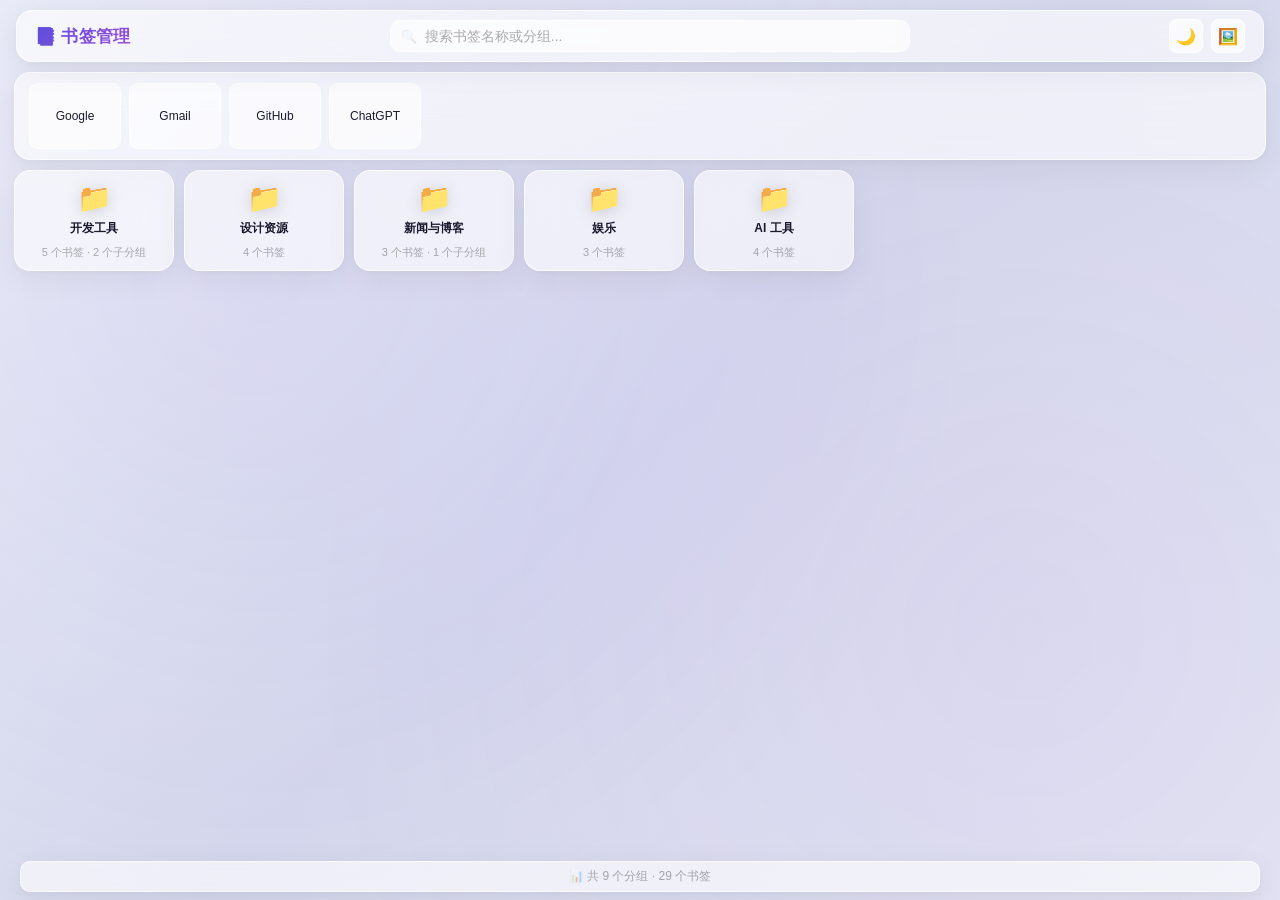
==== src/app/index.html @ d6590805 "Initial commit: Chrome bookmark manager extension Glassmorphism-styled new tab extension for Chrome " ====
<!DOCTYPE html>
<html lang="zh-CN">
<head>
  <meta charset="UTF-8">
  <meta name="viewport" content="width=device-width, initial-scale=1.0">
  <title>书签管理</title>
  <style>
    *,*::before,*::after{margin:0;padding:0;box-sizing:border-box}
    :root{--bg-primary:#0f0c29;--bg-secondary:#302b63;--bg-tertiary:#24243e;--glass-bg:rgba(255,255,255,0.08);--glass-border:rgba(255,255,255,0.12);--glass-shadow:0 8px 32px rgba(0,0,0,.2),0 2px 8px rgba(0,0,0,.1);--glass-blur:blur(24px);--text-primary:#f0f0f0;--text-secondary:rgba(255,255,255,.65);--text-muted:rgba(255,255,255,.35);--accent:#7c6aff;--accent2:#b86aff;--accent-light:rgba(124,106,255,.18);--accent-glow:rgba(124,106,255,.25);--accent-gradient:linear-gradient(135deg,#7c6aff,#b86aff);--card-hover-bg:rgba(255,255,255,.06);--scrollbar-track:rgba(255,255,255,.03);--scrollbar-thumb:rgba(255,255,255,.12);--link-hover-bg:rgba(255,255,255,.05);--danger:#ff4757;--card-radius:16px;--panel-radius:14px}
    [data-theme=light]{--bg-primary:#eef0f7;--bg-secondary:#d5d8ec;--bg-tertiary:#e2e5f2;--glass-bg:rgba(255,255,255,.6);--glass-border:rgba(255,255,255,.7);--glass-shadow:0 8px 32px rgba(0,0,0,.06),0 2px 8px rgba(0,0,0,.04);--text-primary:#1a1a2e;--text-secondary:rgba(0,0,0,.55);--text-muted:rgba(0,0,0,.32);--accent:#5c4fdb;--accent2:#9b4ddb;--accent-light:rgba(92,79,219,.1);--accent-glow:rgba(92,79,219,.18);--accent-gradient:linear-gradient(135deg,#5c4fdb,#9b4ddb);--card-hover-bg:rgba(0,0,0,.03);--scrollbar-track:rgba(0,0,0,.04);--scrollbar-thumb:rgba(0,0,0,.1);--link-hover-bg:rgba(0,0,0,.03);--danger:#e53935}
    html,body{height:100%;margin:0;font-family:-apple-system,BlinkMacSystemFont,'Segoe UI','PingFang SC','Microsoft YaHei',sans-serif;color:var(--text-primary);overflow:hidden}
    body{background:linear-gradient(135deg,var(--bg-primary),var(--bg-secondary),var(--bg-tertiary));background-attachment:fixed;transition:background .5s ease,color .3s ease}
    body::before{content:'';position:fixed;top:0;left:0;width:100%;height:100%;background:radial-gradient(circle at 20% 30%,rgba(124,106,255,.08),transparent 60%),radial-gradient(circle at 80% 70%,rgba(184,106,255,.06),transparent 60%);pointer-events:none;z-index:0}
    [data-theme=light] body::before{background:radial-gradient(circle at 20% 30%,rgba(92,79,219,.05),transparent 60%),radial-gradient(circle at 80% 70%,rgba(155,77,219,.04),transparent 60%)}
    body.has-bg-image::before{background-image:var(--bg-image);background-size:cover;background-position:center;background-repeat:no-repeat;background-attachment:fixed}
    #app{height:100vh;display:flex;flex-direction:column;position:relative;z-index:1}
    .glass{background:var(--glass-bg);backdrop-filter:var(--glass-blur);-webkit-backdrop-filter:var(--glass-blur);border:1px solid var(--glass-border);box-shadow:var(--glass-shadow)}
    .top-bar{display:flex;align-items:center;justify-content:space-between;padding:8px 18px;margin:10px 16px 0;border-radius:var(--card-radius);flex-shrink:0;z-index:100;gap:12px}
    .app-title{font-size:17px;font-weight:700;background:var(--accent-gradient);-webkit-background-clip:text;-webkit-text-fill-color:transparent;background-clip:text;letter-spacing:.3px;white-space:nowrap;flex-shrink:0}
    .search-box{position:relative;display:flex;align-items:center;flex:1;max-width:520px;margin:0 auto}
    .search-box input{width:100%;padding:7px 12px 7px 34px;border-radius:10px;border:1px solid var(--glass-border);background:var(--glass-bg);color:var(--text-primary);font-size:14px;outline:none;backdrop-filter:var(--glass-blur);transition:border-color .2s,box-shadow .2s}
    .search-box input::placeholder{color:var(--text-muted);font-size:14px}
    .search-box input:focus{border-color:var(--accent);box-shadow:0 0 0 3px var(--accent-light)}
    .search-icon{position:absolute;left:11px;font-size:13px;opacity:.5;pointer-events:none}
    .top-bar-actions{display:flex;align-items:center;gap:8px;flex-shrink:0}
    .icon-btn{width:34px;height:34px;border-radius:8px;border:1px solid var(--glass-border);background:var(--glass-bg);color:var(--text-primary);cursor:pointer;display:flex;align-items:center;justify-content:center;font-size:16px;transition:all .2s;backdrop-filter:var(--glass-blur);position:relative;overflow:hidden}
    .icon-btn::after{content:'';position:absolute;inset:0;background:var(--accent-gradient);opacity:0;transition:opacity .2s;border-radius:inherit}
    .icon-btn:hover{border-color:var(--accent);transform:translateY(-1px)}
    .icon-btn:hover::after{opacity:.15}
    .icon-btn:active{transform:scale(.95)}
    .icon-btn span{position:relative;z-index:1}
    .icon-btn.small{width:28px;height:28px;font-size:13px}
    .bg-settings{position:fixed;top:64px;right:16px;width:340px;padding:16px;border-radius:var(--panel-radius);z-index:200;display:none;backdrop-filter:var(--glass-blur)!important}
    .bg-settings[hidden]{display:none}
    .bg-settings:not([hidden]){display:block;animation:settingsIn .25s ease}
    @keyframes settingsIn{from{opacity:0;transform:translateY(-8px) scale(.97)}to{opacity:1;transform:translateY(0) scale(1)}}
    .bg-settings-header{display:flex;align-items:center;justify-content:space-between;margin-bottom:16px;font-size:16px;font-weight:600}
    .bg-options{display:grid;grid-template-columns:repeat(3,1fr);gap:8px;margin-bottom:14px}
    .bg-preset{padding:9px 6px;border-radius:8px;border:1.5px solid var(--glass-border);background:var(--glass-bg);color:var(--text-primary);font-size:13px;cursor:pointer;transition:all .2s;backdrop-filter:var(--glass-blur);font-weight:500}
    .bg-preset:hover{border-color:var(--accent);background:var(--accent-light);transform:translateY(-1px)}
    .bg-preset.active{border-color:var(--accent);background:var(--accent-light);box-shadow:0 0 16px var(--accent-glow)}
    .bg-upload{margin-bottom:10px}
    .bg-upload label{display:block;font-size:13px;color:var(--text-secondary);margin-bottom:6px;font-weight:500}
    .bg-upload-row{display:flex;gap:6px;align-items:center}
    .bg-upload-row input[type=text]{flex:1;padding:8px 10px;border-radius:8px;border:1px solid var(--glass-border);background:var(--glass-bg);color:var(--text-primary);font-size:13px;outline:none}
    .bg-upload-row input[type=text]:focus{border-color:var(--accent)}
    .btn-secondary{padding:8px 12px;border-radius:8px;border:1px solid var(--glass-border);background:var(--glass-bg);color:var(--text-primary);font-size:13px;cursor:pointer;white-space:nowrap;transition:all .2s;backdrop-filter:var(--glass-blur);font-weight:500}
    .btn-secondary:hover{border-color:var(--accent);background:var(--accent-light)}
    .btn-secondary.danger{width:100%;margin-top:6px;text-align:center}
    .btn-secondary.danger:hover{border-color:var(--danger);background:rgba(255,71,87,.15);color:var(--danger)}
    .app-footer{display:flex;align-items:center;justify-content:center;padding:6px 20px;margin:0 20px 8px;border-radius:10px;flex-shrink:0;font-size:12px;color:var(--text-muted)}
    .pinned-bookmarks{display:flex;flex-wrap:wrap;align-items:center;gap:8px;padding:10px 14px;width:100%;border-radius:var(--card-radius)}
    .pinned-bookmark{display:inline-flex;flex-direction:column;align-items:center;justify-content:center;gap:4px;width:92px;height:66px;border-radius:9px;text-decoration:none;color:var(--text-primary);font-size:12px;border:1px solid var(--glass-border);transition:all .2s;background:var(--glass-bg)}
    .pinned-bookmark:hover{background:var(--accent-light);border-color:var(--accent);transform:translateY(-1px)}
    .pinned-bookmark img{width:20px;height:20px;border-radius:4px;flex-shrink:0}
    .pinned-bookmark span{overflow:hidden;text-overflow:ellipsis;white-space:nowrap;max-width:80px;text-align:center;line-height:1.2}
    mark{background:var(--accent-light);color:var(--accent);padding:1px 4px;border-radius:3px;font-weight:600}
    .search-match{margin-bottom:12px;padding:14px;width:100%;border-radius:var(--card-radius)}
    .search-match .folder-detail-header{cursor:pointer}
    .search-match .folder-detail-header:hover{opacity:.8}
    .search-matched-card{border-color:var(--accent-light);background:var(--accent-light)}
    .folder-detail-count{font-size:13px;color:var(--text-muted);margin-left:auto}
    .search-sub-ref{padding:8px 12px;margin-top:6px;border-radius:8px;font-size:13px;color:var(--accent);cursor:pointer;transition:background .15s;border:1px dashed var(--accent-light)}
    .search-sub-ref:hover{background:var(--accent-light)}
    .groups-container{flex:1;padding:10px 14px 8px;display:flex;flex-wrap:wrap;align-content:flex-start;gap:10px;overflow-y:auto;position:relative}
    .groups-container::-webkit-scrollbar{width:5px}
    .groups-container::-webkit-scrollbar-track{background:var(--scrollbar-track);border-radius:3px}
    .groups-container::-webkit-scrollbar-thumb{background:var(--scrollbar-thumb);border-radius:3px}
    .groups-container::-webkit-scrollbar-thumb:hover{background:var(--text-muted)}
    .group-card{width:160px;padding:14px 10px 10px;border-radius:var(--card-radius);display:flex;flex-direction:column;align-items:center;gap:8px;cursor:pointer;transition:all .3s cubic-bezier(.34,1.56,.64,1);position:relative;height:fit-content;user-select:none;overflow:hidden}
    .group-card::before{content:'';position:absolute;top:0;left:0;width:100%;height:3px;background:var(--accent-gradient);opacity:0;transition:opacity .3s}
    .group-card:hover{transform:translateY(-6px) scale(1.02);box-shadow:0 16px 48px rgba(0,0,0,.25),0 4px 12px rgba(0,0,0,.15);border-color:var(--accent)}
    .group-card:hover::before{opacity:1}
    .group-card-icon{font-size:28px;line-height:1;transition:transform .35s cubic-bezier(.34,1.56,.64,1);filter:drop-shadow(0 2px 8px rgba(0,0,0,.15))}
    .group-card.active-preview{transform:translateY(-6px) scale(1.02);box-shadow:0 16px 48px rgba(0,0,0,.3),0 4px 12px rgba(0,0,0,.15),0 0 0 2px var(--accent);border-color:var(--accent)}
.group-card.active-preview::before{opacity:1}
.group-card:hover .group-card-icon{transform:scale(1.2) rotate(-5deg)}
    .group-card-title{font-size:12px;font-weight:600;text-align:center;word-break:break-all;line-height:1.3}
    .group-card-count{font-size:11px;color:var(--text-muted)}
    .filter-back-btn{width:100%;padding:10px 16px;border-radius:12px;border:1px solid var(--glass-border);background:var(--glass-bg);backdrop-filter:var(--glass-blur);color:var(--text-primary);font-size:14px;cursor:pointer;text-align:left;transition:all .2s;margin-bottom:16px;font-weight:500}
    .filter-back-btn:hover{border-color:var(--accent);background:var(--accent-light);padding-left:22px}
    .folder-detail{width:100%;padding:16px;border-radius:var(--card-radius)}
    .folder-detail-header{display:flex;align-items:center;gap:10px;margin-bottom:14px;padding-bottom:12px;border-bottom:1px solid var(--glass-border)}
    .folder-detail-icon{font-size:26px}
    .folder-detail-title{font-size:18px;font-weight:700}
    .folder-detail-section-title{font-size:14px;font-weight:600;color:var(--text-secondary);margin-bottom:12px;letter-spacing:.3px;text-transform:uppercase}
    .subfolder-grid{display:flex;flex-wrap:wrap;gap:8px;margin-bottom:16px}
    .sub-card{width:140px!important;padding:10px 8px!important}
    .folder-detail-links{display:grid;grid-template-columns:repeat(auto-fill,minmax(220px,1fr));gap:8px}
    .bookmark-card{display:flex;align-items:center;gap:10px;padding:8px 12px;border-radius:10px;text-decoration:none;color:var(--text-primary);transition:all .25s;border:1px solid var(--glass-border)}
    .bookmark-card:hover{border-color:var(--accent);transform:translateY(-3px);box-shadow:0 8px 24px rgba(0,0,0,.12)}
    .bookmark-card-favicon{width:20px;height:20px;border-radius:5px;flex-shrink:0}
    .bookmark-card-info{flex:1;min-width:0}
    .bookmark-card-title{font-size:13px;font-weight:500;overflow:hidden;text-overflow:ellipsis;white-space:nowrap}
    .bookmark-card-url{font-size:11px;color:var(--text-muted);overflow:hidden;text-overflow:ellipsis;white-space:nowrap;margin-top:2px}
    .preview-container{position:fixed;top:0;left:0;width:100%;height:100%;pointer-events:none;z-index:50}
    .group-preview{position:absolute;width:800px;max-width:95vw;max-height:92vh;padding:14px;border-radius:var(--panel-radius);opacity:0;transform:translateY(6px) scale(.96);transition:opacity .2s ease,transform .25s cubic-bezier(.34,1.56,.64,1);pointer-events:none;overflow-y:auto;z-index:50}
    .group-preview.visible{opacity:1;transform:translateY(0) scale(1);pointer-events:auto}
    .group-preview::-webkit-scrollbar{width:4px}
    .group-preview::-webkit-scrollbar-thumb{background:var(--scrollbar-thumb);border-radius:2px}
    .group-preview-title{font-size:16px;font-weight:700;margin-bottom:12px;padding-bottom:10px;border-bottom:1px solid var(--glass-border);display:flex;align-items:center;gap:8px}
    .group-preview-links{column-gap:8px}
    .bookmark-link{display:flex;align-items:center;gap:8px;padding:6px 8px;border-radius:6px;color:var(--text-primary);text-decoration:none;font-size:13px;transition:background .15s;line-height:1.3;break-inside:avoid}
    .bookmark-link:hover{background:var(--link-hover-bg);color:var(--accent)}
    .bookmark-link .favicon{width:16px;height:16px;flex-shrink:0;border-radius:3px}
    .bookmark-link span{overflow:hidden;text-overflow:ellipsis;white-space:nowrap}
    .group-preview-empty{padding:20px 0;text-align:center;color:var(--text-muted);font-size:13px}
    .group-preview-subfolders{margin-top:10px;padding-top:10px;border-top:1px solid var(--glass-border)}
    .subfolder-item{margin-bottom:3px}
    .subfolder-header{display:flex;align-items:center;gap:5px;padding:5px 6px;border-radius:5px;cursor:pointer;font-size:12px;font-weight:500;transition:background .15s;color:var(--text-secondary)}
    .subfolder-header:hover{background:var(--link-hover-bg);color:var(--text-primary)}
    .subfolder-header .arrow{font-size:10px;transition:transform .2s;display:inline-block}
    .subfolder-header .arrow.expanded{transform:rotate(90deg)}
    .subfolder-content{display:none;padding-left:18px}
    .subfolder-content.expanded{display:block;column-gap:6px}
    .loading{width:100%;text-align:center;padding:80px 0;font-size:16px;color:var(--text-muted)}
    body[data-bg=default]{background:linear-gradient(135deg,var(--bg-primary),var(--bg-secondary),var(--bg-tertiary))}
    body[data-bg=ocean]{background:linear-gradient(135deg,#0c2340,#1a5276,#2e86c1)}
    body[data-bg=sunset]{background:linear-gradient(135deg,#1a0a2e,#6b2737,#c0392b)}
    body[data-bg=forest]{background:linear-gradient(135deg,#0b1a0e,#1a3c2a,#2d6a4f)}
    body[data-bg=dark]{background:#0a0a0f}
    body[data-bg=light]{background:#f5f5f0}
    body.has-bg-image{background:none!important}
    @media(max-width:768px){.top-bar{padding:8px 12px;margin:8px 8px 0;gap:8px;flex-wrap:wrap}.top-bar .app-title{font-size:15px}.search-box{order:3;flex-basis:100%;max-width:100%}.bg-settings{right:12px;width:calc(100% - 24px)}.groups-container{padding:8px 8px 6px;gap:8px;justify-content:center}.group-card{width:140px;padding:10px 8px}.group-preview{width:calc(100vw - 24px);max-height:85vh}.app-footer{margin:0 8px 8px}}
  </style>
</head>
<body data-theme="light" id="appBody">
  <div id="app">
    <!-- Top Bar -->
    <header class="top-bar glass" id="topBar">
      <h1 class="app-title">📑 书签管理</h1>
      <div class="search-box">
        <span class="search-icon">🔍</span>
        <input type="text" id="searchInput" placeholder="搜索书签名称或分组..." spellcheck="false">
      </div>
      <div class="top-bar-actions">
        <button id="themeToggle" class="icon-btn" title="切换主题">
          <span id="themeIcon">🌙</span>
        </button>
        <button id="bgSettingsBtn" class="icon-btn" title="背景设置">
          <span>🖼️</span>
        </button>
      </div>
    </header>

    <!-- Background Settings Panel -->
    <div id="bgSettings" class="bg-settings glass" hidden>
      <div class="bg-settings-header">
        <span>背景设置</span>
        <button id="bgSettingsClose" class="icon-btn small">✕</button>
      </div>
      <div class="bg-options">
        <button class="bg-preset active" data-bg="default">默认渐变</button>
        <button class="bg-preset" data-bg="ocean">海洋</button>
        <button class="bg-preset" data-bg="sunset">日落</button>
        <button class="bg-preset" data-bg="forest">森林</button>
        <button class="bg-preset" data-bg="dark">深色</button>
        <button class="bg-preset" data-bg="light">浅色</button>
      </div>
      <div class="bg-upload">
        <label>自定义图片：</label>
        <div class="bg-upload-row">
          <input type="text" id="bgUrlInput" placeholder="输入图片 URL 或选择文件...">
          <input type="file" id="bgFileInput" accept="image/*" hidden>
          <button id="bgFileBtn" class="btn-secondary">📁 选择文件</button>
          <button id="bgApplyUrl" class="btn-secondary">✓ 应用</button>
        </div>
      </div>
      <button id="bgResetBtn" class="btn-secondary danger">重置背景</button>
    </div>

    <!-- Bookmark Groups Container -->
    <main id="groupsContainer" class="groups-container">
      <div class="loading">加载书签中...</div>
    </main>

    <!-- Footer Stats -->
    <footer class="app-footer glass" id="appFooter">
      <span id="statsTotal">加载中...</span>
    </footer>
  </div>

  <!-- Hover Preview Container -->
  <div id="previewContainer" class="preview-container">
    <div id="activePreview" class="group-preview glass"></div>
  </div>

  <script src="app.js"></script>
</body>
</html>
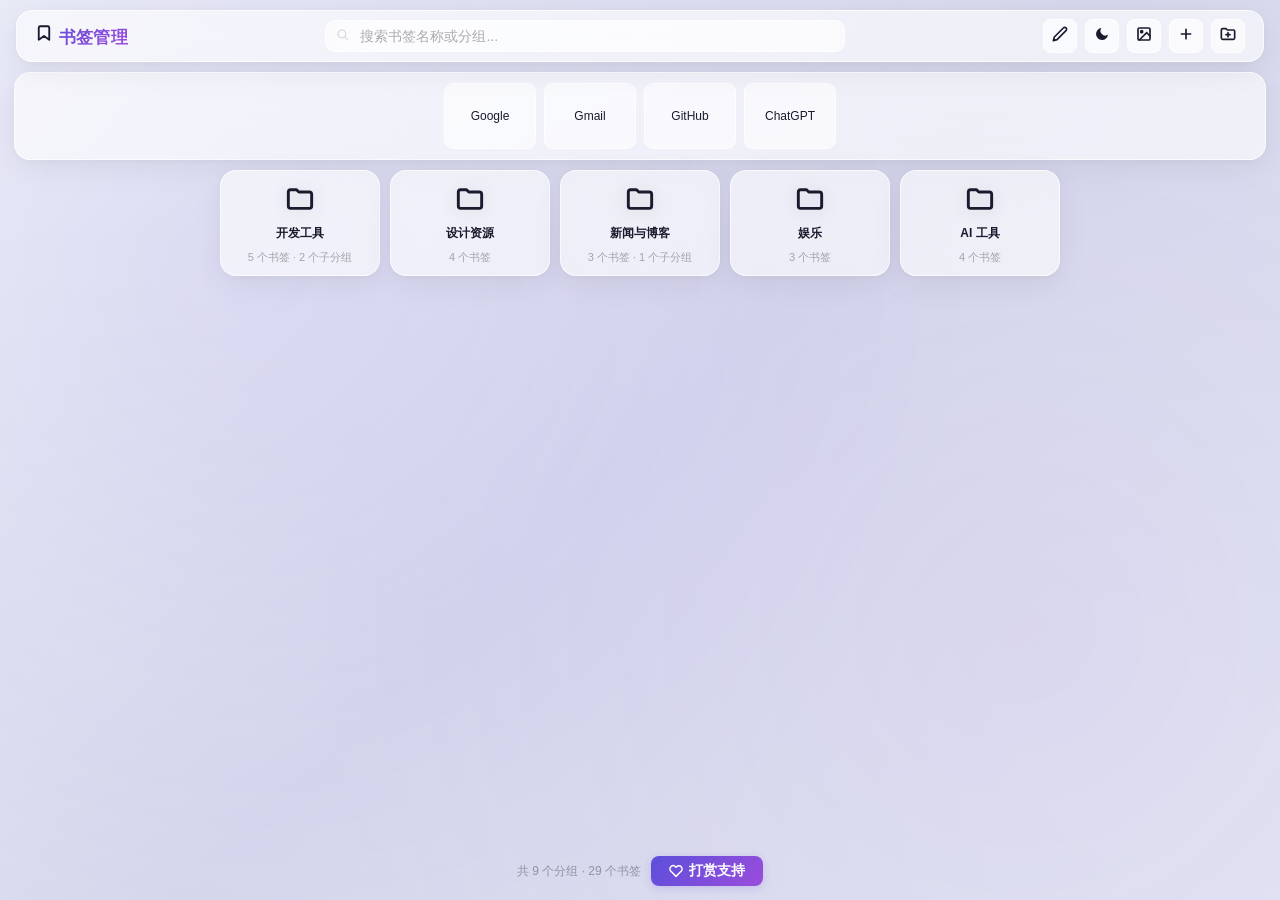
==== commit 08500a34: "Add bookmark CRUD, edit mode, icon font, group delete, and donation feature - Add/edit/delete bookma" ====
--- a/src/app/index.html
+++ b/src/app/index.html
@@ -4,6 +4,7 @@
   <meta charset="UTF-8">
   <meta name="viewport" content="width=device-width, initial-scale=1.0">
   <title>书签管理</title>
+  <link rel="stylesheet" href="fonts/icons.css">
   <style>
     *,*::before,*::after{margin:0;padding:0;box-sizing:border-box}
     :root{--bg-primary:#0f0c29;--bg-secondary:#302b63;--bg-tertiary:#24243e;--glass-bg:rgba(255,255,255,0.08);--glass-border:rgba(255,255,255,0.12);--glass-shadow:0 8px 32px rgba(0,0,0,.2),0 2px 8px rgba(0,0,0,.1);--glass-blur:blur(24px);--text-primary:#f0f0f0;--text-secondary:rgba(255,255,255,.65);--text-muted:rgba(255,255,255,.35);--accent:#7c6aff;--accent2:#b86aff;--accent-light:rgba(124,106,255,.18);--accent-glow:rgba(124,106,255,.25);--accent-gradient:linear-gradient(135deg,#7c6aff,#b86aff);--card-hover-bg:rgba(255,255,255,.06);--scrollbar-track:rgba(255,255,255,.03);--scrollbar-thumb:rgba(255,255,255,.12);--link-hover-bg:rgba(255,255,255,.05);--danger:#ff4757;--card-radius:16px;--panel-radius:14px}
@@ -29,6 +30,8 @@
     .icon-btn:hover::after{opacity:.15}
     .icon-btn:active{transform:scale(.95)}
     .icon-btn span{position:relative;z-index:1}
+    .icon-btn.active{border-color:var(--accent);background:var(--accent-light);box-shadow:0 0 12px var(--accent-glow)}
+    .icon-btn.active span{color:var(--accent)}
     .icon-btn.small{width:28px;height:28px;font-size:13px}
     .bg-settings{position:fixed;top:64px;right:16px;width:340px;padding:16px;border-radius:var(--panel-radius);z-index:200;display:none;backdrop-filter:var(--glass-blur)!important}
     .bg-settings[hidden]{display:none}
@@ -48,12 +51,30 @@
     .btn-secondary:hover{border-color:var(--accent);background:var(--accent-light)}
     .btn-secondary.danger{width:100%;margin-top:6px;text-align:center}
     .btn-secondary.danger:hover{border-color:var(--danger);background:rgba(255,71,87,.15);color:var(--danger)}
-    .app-footer{display:flex;align-items:center;justify-content:center;padding:6px 20px;margin:0 20px 8px;border-radius:10px;flex-shrink:0;font-size:12px;color:var(--text-muted)}
-    .pinned-bookmarks{display:flex;flex-wrap:wrap;align-items:center;gap:8px;padding:10px 14px;width:100%;border-radius:var(--card-radius)}
-    .pinned-bookmark{display:inline-flex;flex-direction:column;align-items:center;justify-content:center;gap:4px;width:92px;height:66px;border-radius:9px;text-decoration:none;color:var(--text-primary);font-size:12px;border:1px solid var(--glass-border);transition:all .2s;background:var(--glass-bg)}
+    .app-footer{display:flex;align-items:center;justify-content:center;gap:10px;padding:6px 20px;margin:0 20px 8px;flex-shrink:0;font-size:12px;color:var(--text-muted)}
+    .donate-btn{display:inline-flex;align-items:center;justify-content:center;gap:6px;padding:6px 18px;border-radius:8px;border:none;background:var(--accent-gradient);color:#fff;font-size:14px;cursor:pointer;transition:all .25s;font-family:inherit;font-weight:600;box-shadow:0 2px 8px var(--accent-glow)}
+    .donate-btn:hover{transform:translateY(-1px);box-shadow:0 4px 16px var(--accent-glow)}
+    .donate-slogan{text-align:center;font-size:14px;color:var(--text-secondary);line-height:1.6;margin:0 0 16px}
+    .donate-body{padding:20px 24px 24px}
+    .donate-qrs{display:flex;justify-content:center;gap:32px;margin-bottom:16px}
+    .donate-item{display:flex;flex-direction:column;align-items:center;gap:8px}
+    .donate-img{width:260px;height:390px;border-radius:14px;border:1px solid var(--glass-border);object-fit:contain}
+    .donate-label{font-size:14px;font-weight:600;color:var(--text-secondary)}
+    .donate-hint{text-align:center;font-size:13px;color:var(--text-muted);margin:0}
+    .pinned-bookmarks{display:flex;flex-wrap:wrap;align-items:center;justify-content:center;gap:8px;padding:10px 14px;width:100%;border-radius:var(--card-radius)}
+    .pinned-bookmark{display:inline-flex;flex-direction:column;align-items:center;justify-content:center;gap:4px;width:92px;height:66px;border-radius:9px;text-decoration:none;color:var(--text-primary);font-size:12px;border:1px solid var(--glass-border);transition:padding-top .3s ease,all .2s;background:var(--glass-bg);position:relative}
     .pinned-bookmark:hover{background:var(--accent-light);border-color:var(--accent);transform:translateY(-1px)}
     .pinned-bookmark img{width:20px;height:20px;border-radius:4px;flex-shrink:0}
     .pinned-bookmark span{overflow:hidden;text-overflow:ellipsis;white-space:nowrap;max-width:80px;text-align:center;line-height:1.2}
+    .pinned-actions{position:absolute;top:2px;right:2px;display:flex;gap:2px;opacity:0;transition:opacity .25s ease}
+    .edit-mode .pinned-bookmark .pinned-actions{opacity:1}
+    .edit-mode .pinned-bookmark{padding-top:24px;height:80px}
+    .pinned-action-btn{width:20px;height:20px;border-radius:4px;border:none;background:var(--glass-bg);backdrop-filter:blur(4px);color:var(--text-muted);cursor:pointer;display:flex;align-items:center;justify-content:center;font-size:10px;transition:all .15s}
+    .pinned-action-btn:hover{transform:scale(1.2)}
+    .pinned-action-btn.edit:hover{color:var(--accent);background:var(--accent-light)}
+    .pinned-action-btn.delete:hover{color:var(--danger);background:rgba(255,71,87,.15)}
+    .detail-back-btn{display:flex;align-items:center;justify-content:center;width:30px;height:30px;border-radius:8px;border:none;background:var(--glass-bg);color:var(--text-secondary);font-size:20px;cursor:pointer;transition:all .2s;flex-shrink:0;backdrop-filter:var(--glass-blur)}
+    .detail-back-btn:hover{background:var(--accent-light);color:var(--accent);transform:translateX(-2px)}
     mark{background:var(--accent-light);color:var(--accent);padding:1px 4px;border-radius:3px;font-weight:600}
     .search-match{margin-bottom:12px;padding:14px;width:100%;border-radius:var(--card-radius)}
     .search-match .folder-detail-header{cursor:pointer}
@@ -62,7 +83,7 @@
     .folder-detail-count{font-size:13px;color:var(--text-muted);margin-left:auto}
     .search-sub-ref{padding:8px 12px;margin-top:6px;border-radius:8px;font-size:13px;color:var(--accent);cursor:pointer;transition:background .15s;border:1px dashed var(--accent-light)}
     .search-sub-ref:hover{background:var(--accent-light)}
-    .groups-container{flex:1;padding:10px 14px 8px;display:flex;flex-wrap:wrap;align-content:flex-start;gap:10px;overflow-y:auto;position:relative}
+    .groups-container{flex:1;padding:10px 14px 8px;display:flex;flex-wrap:wrap;align-content:flex-start;justify-content:center;gap:10px;overflow-y:auto;position:relative}
     .groups-container::-webkit-scrollbar{width:5px}
     .groups-container::-webkit-scrollbar-track{background:var(--scrollbar-track);border-radius:3px}
     .groups-container::-webkit-scrollbar-thumb{background:var(--scrollbar-thumb);border-radius:3px}
@@ -81,13 +102,13 @@
     .filter-back-btn:hover{border-color:var(--accent);background:var(--accent-light);padding-left:22px}
     .folder-detail{width:100%;padding:16px;border-radius:var(--card-radius)}
     .folder-detail-header{display:flex;align-items:center;gap:10px;margin-bottom:14px;padding-bottom:12px;border-bottom:1px solid var(--glass-border)}
-    .folder-detail-icon{font-size:26px}
+    .folder-detail-icon{font-size:20px}
     .folder-detail-title{font-size:18px;font-weight:700}
     .folder-detail-section-title{font-size:14px;font-weight:600;color:var(--text-secondary);margin-bottom:12px;letter-spacing:.3px;text-transform:uppercase}
     .subfolder-grid{display:flex;flex-wrap:wrap;gap:8px;margin-bottom:16px}
     .sub-card{width:140px!important;padding:10px 8px!important}
     .folder-detail-links{display:grid;grid-template-columns:repeat(auto-fill,minmax(220px,1fr));gap:8px}
-    .bookmark-card{display:flex;align-items:center;gap:10px;padding:8px 12px;border-radius:10px;text-decoration:none;color:var(--text-primary);transition:all .25s;border:1px solid var(--glass-border)}
+    .bookmark-card{display:flex;align-items:center;gap:10px;padding:8px 12px;border-radius:10px;text-decoration:none;color:var(--text-primary);transition:all .25s;border:1px solid var(--glass-border);position:relative}
     .bookmark-card:hover{border-color:var(--accent);transform:translateY(-3px);box-shadow:0 8px 24px rgba(0,0,0,.12)}
     .bookmark-card-favicon{width:20px;height:20px;border-radius:5px;flex-shrink:0}
     .bookmark-card-info{flex:1;min-width:0}
@@ -121,24 +142,79 @@
     body[data-bg=dark]{background:#0a0a0f}
     body[data-bg=light]{background:#f5f5f0}
     body.has-bg-image{background:none!important}
-    @media(max-width:768px){.top-bar{padding:8px 12px;margin:8px 8px 0;gap:8px;flex-wrap:wrap}.top-bar .app-title{font-size:15px}.search-box{order:3;flex-basis:100%;max-width:100%}.bg-settings{right:12px;width:calc(100% - 24px)}.groups-container{padding:8px 8px 6px;gap:8px;justify-content:center}.group-card{width:140px;padding:10px 8px}.group-preview{width:calc(100vw - 24px);max-height:85vh}.app-footer{margin:0 8px 8px}}
+    @media(max-width:768px){.top-bar{padding:8px 12px;margin:8px 8px 0;gap:8px;flex-wrap:wrap}.top-bar .app-title{font-size:15px}.search-box{order:3;flex-basis:100%;max-width:100%}.bg-settings{right:12px;width:calc(100% - 24px)}.groups-container{padding:8px 8px 6px;gap:8px;justify-content:center}.group-card{width:140px;padding:10px 8px}.group-preview{width:calc(100vw - 24px);max-height:85vh}.app-footer{margin:0 8px 8px}.add-fab{bottom:20px;right:20px;width:44px;height:44px;font-size:22px}}
+    .modal-overlay{position:fixed;top:0;left:0;width:100%;height:100%;background:rgba(0,0,0,.5);backdrop-filter:blur(4px);-webkit-backdrop-filter:blur(4px);z-index:300;display:flex;align-items:center;justify-content:center;animation:fadeIn .2s ease}
+    .modal-overlay[hidden]{display:none}
+    .modal-overlay:not([hidden]){display:flex}
+    @keyframes fadeIn{from{opacity:0}to{opacity:1}}
+    .modal{width:420px;max-width:90vw;padding:0;border-radius:var(--panel-radius);overflow:hidden;animation:modalIn .25s cubic-bezier(.34,1.56,.64,1)}
+    @keyframes modalIn{from{opacity:0;transform:scale(.9) translateY(10px)}to{opacity:1;transform:scale(1) translateY(0)}}
+    .modal-header{display:flex;align-items:center;justify-content:space-between;padding:16px 20px;border-bottom:1px solid var(--glass-border);font-size:16px;font-weight:700}
+    .modal-body{padding:20px}
+    .modal-footer{display:flex;justify-content:flex-end;gap:8px;padding:12px 20px;border-top:1px solid var(--glass-border)}
+    .form-group{margin-bottom:16px}
+    .form-group:last-child{margin-bottom:0}
+    .form-group label{display:block;font-size:13px;font-weight:600;color:var(--text-secondary);margin-bottom:6px}
+    .form-input,.form-select{width:100%;padding:10px 12px;border-radius:8px;border:1px solid var(--glass-border);background:var(--glass-bg);color:var(--text-primary);font-size:14px;outline:none;transition:border-color .2s;font-family:inherit}
+    .form-input:focus,.form-select:focus{border-color:var(--accent);box-shadow:0 0 0 3px var(--accent-light)}
+    .form-select{cursor:pointer;appearance:none;-webkit-appearance:none;background-image:url("data:image/svg+xml,%3Csvg xmlns='http://www.w3.org/2000/svg' width='12' height='12' fill='%23888' viewBox='0 0 16 16'%3E%3Cpath d='M8 11L3 6h10z'/%3E%3C/svg%3E");background-repeat:no-repeat;background-position:right 10px center;padding-right:30px}
+    .form-select option{background:var(--bg-secondary);color:var(--text-primary)}
+    .form-select:disabled{opacity:.6;cursor:not-allowed}
+    .btn-primary{padding:10px 22px;border-radius:8px;border:none;background:var(--accent-gradient);color:#fff;font-size:14px;font-weight:600;cursor:pointer;transition:all .2s;font-family:inherit}
+    .btn-primary:hover{transform:translateY(-1px);box-shadow:0 4px 16px var(--accent-glow)}
+    .btn-primary:active{transform:scale(.97)}
+    .bookmark-actions{position:absolute;top:4px;right:4px;display:flex;align-items:center;gap:4px;opacity:0;transition:opacity .2s}
+    .edit-mode .bookmark-card .bookmark-actions{opacity:1}
+    .edit-mode .bookmark-card:hover{transform:translateY(-3px);box-shadow:0 8px 24px rgba(0,0,0,.12);border-color:var(--accent)}
+    .edit-mode .bookmark-card{padding-top:32px}
+    .bookmark-action-btn{width:26px;height:26px;border-radius:6px;border:1px solid var(--glass-border);background:var(--glass-bg);color:var(--text-muted);cursor:pointer;display:flex;align-items:center;justify-content:center;font-size:12px;transition:all .15s;backdrop-filter:var(--glass-blur);box-shadow:0 1px 4px rgba(0,0,0,.08)}
+    .bookmark-action-btn:hover{transform:scale(1.15)}
+    .bookmark-action-btn.edit:hover{color:var(--accent);background:var(--accent-light)}
+    .bookmark-action-btn.delete:hover{color:var(--danger);background:rgba(255,71,87,.15)}
+    .delete-toast{position:fixed;bottom:30px;left:50%;transform:translateX(-50%);z-index:400;display:flex;align-items:center;gap:14px;padding:12px 20px;border-radius:12px;font-size:14px;animation:toastIn .3s cubic-bezier(.34,1.56,.64,1)}
+    .delete-toast[hidden]{display:none}
+    .delete-toast:not([hidden]){display:flex}
+    @keyframes toastIn{from{opacity:0;transform:translateX(-50%) translateY(20px) scale(.95)}to{opacity:1;transform:translateX(-50%) translateY(0) scale(1)}}
+    .delete-toast-actions{display:flex;gap:6px}
+    .btn-danger-sm{padding:6px 14px;border-radius:6px;border:1px solid var(--danger);background:rgba(255,71,87,.15);color:var(--danger);font-size:13px;font-weight:600;cursor:pointer;transition:all .2s;font-family:inherit}
+    .btn-danger-sm:hover{background:var(--danger);color:#fff}
+    .btn-secondary-sm{padding:6px 14px;border-radius:6px;border:1px solid var(--glass-border);background:var(--glass-bg);color:var(--text-primary);font-size:13px;cursor:pointer;transition:all .2s;font-family:inherit}
+    .btn-secondary-sm:hover{border-color:var(--accent);background:var(--accent-light)}
+    .add-fab{position:fixed;bottom:28px;right:28px;width:48px;height:48px;border-radius:50%;border:none;background:var(--accent-gradient);color:#fff;font-size:24px;cursor:pointer;display:flex;align-items:center;justify-content:center;box-shadow:0 4px 20px var(--accent-glow);transition:all .25s cubic-bezier(.34,1.56,.64,1);z-index:150}
+    .add-fab:hover{transform:scale(1.1) rotate(90deg);box-shadow:0 6px 28px var(--accent-glow)}
+    .add-fab:active{transform:scale(.95)}
+    .add-folder-btn{padding:6px 14px;border-radius:8px;border:1px dashed var(--glass-border);background:transparent;color:var(--accent);font-size:13px;cursor:pointer;transition:all .2s;display:inline-flex;align-items:center;gap:5px;font-family:inherit;font-weight:500;margin-left:auto}
+    .add-folder-btn:hover{border-color:var(--accent);background:var(--accent-light)}
+    .group-card-delete{position:absolute;top:4px;right:4px;width:20px;height:20px;border-radius:4px;border:none;background:var(--glass-bg);color:var(--text-muted);cursor:pointer;display:flex;align-items:center;justify-content:center;font-size:10px;opacity:0;transition:opacity .2s;backdrop-filter:var(--glass-blur);z-index:2}
+    .group-card-delete:hover{color:var(--danger);background:rgba(255,71,87,.15);transform:scale(1.2)}
+    .edit-mode .group-card .group-card-delete{opacity:1}
+    .edit-mode .group-card{padding-top:20px}
   </style>
 </head>
 <body data-theme="light" id="appBody">
   <div id="app">
     <!-- Top Bar -->
     <header class="top-bar glass" id="topBar">
-      <h1 class="app-title">📑 书签管理</h1>
+      <h1 class="app-title"><i class="icon-bookmark" style="font-size:1.1em"></i> 书签管理</h1>
       <div class="search-box">
-        <span class="search-icon">🔍</span>
+        <span class="search-icon"><i class="icon-search"></i></span>
         <input type="text" id="searchInput" placeholder="搜索书签名称或分组..." spellcheck="false">
       </div>
       <div class="top-bar-actions">
+        <button id="editToggle" class="icon-btn" title="编辑模式">
+          <span id="editModeIcon"><i class="icon-edit"></i></span>
+        </button>
         <button id="themeToggle" class="icon-btn" title="切换主题">
-          <span id="themeIcon">🌙</span>
+          <span id="themeIcon"><i class="icon-moon"></i></span>
         </button>
         <button id="bgSettingsBtn" class="icon-btn" title="背景设置">
-          <span>🖼️</span>
+          <span><i class="icon-image"></i></span>
+        </button>
+        <button id="addFab" class="icon-btn" title="添加书签">
+          <span><i class="icon-plus"></i></span>
+        </button>
+        <button id="addFolderBtn" class="icon-btn" title="新建分组">
+          <span><i class="icon-folder-plus"></i></span>
         </button>
       </div>
     </header>
@@ -147,7 +223,7 @@
     <div id="bgSettings" class="bg-settings glass" hidden>
       <div class="bg-settings-header">
         <span>背景设置</span>
-        <button id="bgSettingsClose" class="icon-btn small">✕</button>
+        <button id="bgSettingsClose" class="icon-btn small"><i class="icon-close"></i></button>
       </div>
       <div class="bg-options">
         <button class="bg-preset active" data-bg="default">默认渐变</button>
@@ -162,8 +238,8 @@
         <div class="bg-upload-row">
           <input type="text" id="bgUrlInput" placeholder="输入图片 URL 或选择文件...">
           <input type="file" id="bgFileInput" accept="image/*" hidden>
-          <button id="bgFileBtn" class="btn-secondary">📁 选择文件</button>
-          <button id="bgApplyUrl" class="btn-secondary">✓ 应用</button>
+          <button id="bgFileBtn" class="btn-secondary"><i class="icon-folder-open"></i> 选择文件</button>
+          <button id="bgApplyUrl" class="btn-secondary"><i class="icon-check"></i> 应用</button>
         </div>
       </div>
       <button id="bgResetBtn" class="btn-secondary danger">重置背景</button>
@@ -175,9 +251,34 @@
     </main>
 
     <!-- Footer Stats -->
-    <footer class="app-footer glass" id="appFooter">
+    <footer class="app-footer" id="appFooter">
       <span id="statsTotal">加载中...</span>
+      <button id="donateBtn" class="donate-btn" title="打赏支持"><i class="icon-heart"></i> 打赏支持</button>
     </footer>
+  </div>
+
+  <!-- Donate Modal -->
+  <div id="donateModal" class="modal-overlay" hidden>
+    <div class="modal glass" style="width:640px">
+      <div class="modal-header">
+        <span><i class="icon-heart" style="color:var(--danger)"></i> 请作者喝杯咖啡</span>
+        <button id="donateModalClose" class="icon-btn small"><i class="icon-close"></i></button>
+      </div>
+      <div class="modal-body donate-body">
+        <p class="donate-slogan">写代码不易，你的支持是最大的动力！<br>来都来了，扫码随缘打个赏吧 <i class="icon-heart" style="color:var(--danger)"></i></p>
+        <div class="donate-qrs">
+          <div class="donate-item">
+            <img src="../pay/wechat.png" alt="微信支付" class="donate-img">
+            <span class="donate-label">微信扫一扫</span>
+          </div>
+          <div class="donate-item">
+            <img src="../pay/alipay.png" alt="支付宝" class="donate-img">
+            <span class="donate-label">支付宝扫一扫</span>
+          </div>
+        </div>
+        <p class="donate-hint">随缘打赏，多少都是爱 <i class="icon-heart" style="color:var(--danger);font-size:1.1em"></i></p>
+      </div>
+    </div>
   </div>
 
   <!-- Hover Preview Container -->
@@ -185,6 +286,63 @@
     <div id="activePreview" class="group-preview glass"></div>
   </div>
 
+  <!-- Bookmark Add/Edit Modal -->
+  <div id="bookmarkModal" class="modal-overlay" hidden>
+    <div class="modal glass">
+      <div class="modal-header">
+        <span id="modalTitle">添加书签</span>
+        <button id="modalClose" class="icon-btn small"><i class="icon-close"></i></button>
+      </div>
+      <div class="modal-body">
+        <div class="form-group">
+          <label for="modalFolder">所在分组</label>
+          <select id="modalFolder" class="form-select"></select>
+        </div>
+        <div class="form-group">
+          <label for="modalTitleInput">书签名称</label>
+          <input type="text" id="modalTitleInput" class="form-input" placeholder="输入书签名称..." spellcheck="false">
+        </div>
+        <div class="form-group">
+          <label for="modalUrlInput">书签地址</label>
+          <input type="url" id="modalUrlInput" class="form-input" placeholder="https://example.com">
+        </div>
+      </div>
+      <div class="modal-footer">
+        <button id="modalCancel" class="btn-secondary">取消</button>
+        <button id="modalSave" class="btn-primary">保存</button>
+      </div>
+    </div>
+  </div>
+
+  <!-- Add Folder Modal -->
+  <div id="folderModal" class="modal-overlay" hidden>
+    <div class="modal glass" style="width:340px">
+      <div class="modal-header">
+        <span>新建分组</span>
+        <button id="folderModalClose" class="icon-btn small"><i class="icon-close"></i></button>
+      </div>
+      <div class="modal-body">
+        <div class="form-group">
+          <label for="folderNameInput">分组名称</label>
+          <input type="text" id="folderNameInput" class="form-input" placeholder="输入分组名称..." spellcheck="false">
+        </div>
+      </div>
+      <div class="modal-footer">
+        <button id="folderModalCancel" class="btn-secondary">取消</button>
+        <button id="folderModalSave" class="btn-primary">创建</button>
+      </div>
+    </div>
+  </div>
+
+  <!-- Delete Confirmation Toast -->
+  <div id="deleteToast" class="delete-toast glass" hidden>
+    <span class="delete-toast-msg">确定删除该书签？</span>
+    <div class="delete-toast-actions">
+      <button id="deleteConfirm" class="btn-danger-sm">删除</button>
+      <button id="deleteCancel" class="btn-secondary-sm">取消</button>
+    </div>
+  </div>
+
   <script src="app.js"></script>
 </body>
 </html>
--- a/src/app/fonts/icons.css
+++ b/src/app/fonts/icons.css
@@ -0,0 +1,37 @@
+/* Icon Font - Embedded SVGs as CSS mask */
+i[class^="icon-"], i[class*=" icon-"] {
+  display: inline-flex;
+  align-items: center;
+  justify-content: center;
+  width: 1em;
+  height: 1em;
+}
+i[class^="icon-"]::before, i[class*=" icon-"]::before {
+  content: '';
+  display: inline-block;
+  width: 1em;
+  height: 1em;
+  background: currentColor;
+  -webkit-mask: var(--icon) no-repeat center / contain;
+  mask: var(--icon) no-repeat center / contain;
+}
+
+.icon-search { --icon: url("data:image/svg+xml,%3Csvg xmlns='http://www.w3.org/2000/svg' viewBox='0 0 24 24' fill='none' stroke='black' stroke-width='2.5' stroke-linecap='round'%3E%3Ccircle cx='11' cy='11' r='7'/%3E%3Cpath d='M16.5 16.5L21 21'/%3E%3C/svg%3E"); }
+.icon-moon { --icon: url("data:image/svg+xml,%3Csvg xmlns='http://www.w3.org/2000/svg' viewBox='0 0 24 24' fill='black'%3E%3Cpath d='M21 12.8A9 9 0 1 1 11.2 3a7 7 0 0 0 9.8 9.8z'/%3E%3C/svg%3E"); }
+.icon-sun { --icon: url("data:image/svg+xml,%3Csvg xmlns='http://www.w3.org/2000/svg' viewBox='0 0 24 24' fill='none' stroke='black' stroke-width='2.5' stroke-linecap='round'%3E%3Ccircle cx='12' cy='12' r='5'/%3E%3Cpath d='M12 1v2M12 21v2M4.22 4.22l1.42 1.42M18.36 18.36l1.42 1.42M1 12h2M21 12h2M4.22 19.78l1.42-1.42M18.36 5.64l1.42-1.42'/%3E%3C/svg%3E"); }
+.icon-image { --icon: url("data:image/svg+xml,%3Csvg xmlns='http://www.w3.org/2000/svg' viewBox='0 0 24 24' fill='none' stroke='black' stroke-width='2.5' stroke-linecap='round'%3E%3Crect x='3' y='3' width='18' height='18' rx='2' ry='2'/%3E%3Ccircle cx='8.5' cy='8.5' r='1.5'/%3E%3Cpath d='M21 15l-5-5L5 21'/%3E%3C/svg%3E"); }
+.icon-edit { --icon: url("data:image/svg+xml,%3Csvg xmlns='http://www.w3.org/2000/svg' viewBox='0 0 24 24' fill='none' stroke='black' stroke-width='2.5' stroke-linecap='round' stroke-linejoin='round'%3E%3Cpath d='M17 3a2.83 2.83 0 1 1 4 4L7.5 20.5 2 22l1.5-5.5L17 3z'/%3E%3C/svg%3E"); }
+.icon-close { --icon: url("data:image/svg+xml,%3Csvg xmlns='http://www.w3.org/2000/svg' viewBox='0 0 24 24' fill='none' stroke='black' stroke-width='2.5' stroke-linecap='round'%3E%3Cpath d='M18 6L6 18M6 6l12 12'/%3E%3C/svg%3E"); }
+.icon-folder { --icon: url("data:image/svg+xml,%3Csvg xmlns='http://www.w3.org/2000/svg' viewBox='0 0 24 24' fill='none' stroke='black' stroke-width='2.5' stroke-linecap='round' stroke-linejoin='round'%3E%3Cpath d='M2 6a2 2 0 0 1 2-2h5l2 2h9a2 2 0 0 1 2 2v10a2 2 0 0 1-2 2H4a2 2 0 0 1-2-2V6z'/%3E%3C/svg%3E"); }
+.icon-folder-plus { --icon: url("data:image/svg+xml,%3Csvg xmlns='http://www.w3.org/2000/svg' viewBox='0 0 24 24' fill='none' stroke='black' stroke-width='2.5' stroke-linecap='round' stroke-linejoin='round'%3E%3Cpath d='M2 6a2 2 0 0 1 2-2h5l2 2h9a2 2 0 0 1 2 2v10a2 2 0 0 1-2 2H4a2 2 0 0 1-2-2V6z'/%3E%3Cpath d='M12 10v6M9 13h6'/%3E%3C/svg%3E"); }
+.icon-folder-open { --icon: url("data:image/svg+xml,%3Csvg xmlns='http://www.w3.org/2000/svg' viewBox='0 0 24 24' fill='none' stroke='black' stroke-width='2.5' stroke-linecap='round' stroke-linejoin='round'%3E%3Cpath d='M2 6a2 2 0 0 1 2-2h5l2 2h9a2 2 0 0 1 2 2v1H8.5a2 2 0 0 0-1.9 1.4l-1.7 5.8a1 1 0 0 0 .1.8H4a2 2 0 0 1-2-2V6z'/%3E%3Cpath d='M8.5 11H22l-2.1 6.3a2 2 0 0 1-1.9 1.4H5l1.6-5.8A2 2 0 0 1 8.5 11z'/%3E%3C/svg%3E"); }
+.icon-trash { --icon: url("data:image/svg+xml,%3Csvg xmlns='http://www.w3.org/2000/svg' viewBox='0 0 24 24' fill='none' stroke='black' stroke-width='2.5' stroke-linecap='round' stroke-linejoin='round'%3E%3Cpath d='M3 6h18M9 6V4a1 1 0 0 1 1-1h4a1 1 0 0 1 1 1v2M10 11v6M14 11v6M5 6l1 14a2 2 0 0 0 2 2h8a2 2 0 0 0 2-2l1-14'/%3E%3C/svg%3E"); }
+.icon-plus { --icon: url("data:image/svg+xml,%3Csvg xmlns='http://www.w3.org/2000/svg' viewBox='0 0 24 24' fill='none' stroke='black' stroke-width='2.5' stroke-linecap='round'%3E%3Cpath d='M12 5v14M5 12h14'/%3E%3C/svg%3E"); }
+.icon-arrow-left { --icon: url("data:image/svg+xml,%3Csvg xmlns='http://www.w3.org/2000/svg' viewBox='0 0 24 24' fill='none' stroke='black' stroke-width='2.5' stroke-linecap='round' stroke-linejoin='round'%3E%3Cpath d='M19 12H5M12 19l-7-7 7-7'/%3E%3C/svg%3E"); }
+.icon-bookmark { --icon: url("data:image/svg+xml,%3Csvg xmlns='http://www.w3.org/2000/svg' viewBox='0 0 24 24' fill='none' stroke='black' stroke-width='2.5' stroke-linecap='round' stroke-linejoin='round'%3E%3Cpath d='M19 21l-7-5-7 5V5a2 2 0 0 1 2-2h10a2 2 0 0 1 2 2v16z'/%3E%3C/svg%3E"); }
+.icon-bar-chart { --icon: url("data:image/svg+xml,%3Csvg xmlns='http://www.w3.org/2000/svg' viewBox='0 0 24 24' fill='none' stroke='black' stroke-width='2.5' stroke-linecap='round' stroke-linejoin='round'%3E%3Cpath d='M12 20V10M18 20V4M6 20v-4'/%3E%3C/svg%3E"); }
+.icon-inbox { --icon: url("data:image/svg+xml,%3Csvg xmlns='http://www.w3.org/2000/svg' viewBox='0 0 24 24' fill='none' stroke='black' stroke-width='2.5' stroke-linecap='round' stroke-linejoin='round'%3E%3Cpath d='M22 12h-5l-2 3H9l-2-3H2'/%3E%3Cpath d='M5.5 4h13l3.5 8v6a2 2 0 0 1-2 2H4a2 2 0 0 1-2-2v-6l3.5-8z'/%3E%3C/svg%3E"); }
+.icon-check { --icon: url("data:image/svg+xml,%3Csvg xmlns='http://www.w3.org/2000/svg' viewBox='0 0 24 24' fill='none' stroke='black' stroke-width='2.5' stroke-linecap='round' stroke-linejoin='round'%3E%3Cpath d='M20 6L9 17l-5-5'/%3E%3C/svg%3E"); }
+.icon-gear { --icon: url("data:image/svg+xml,%3Csvg xmlns='http://www.w3.org/2000/svg' viewBox='0 0 24 24' fill='none' stroke='black' stroke-width='2.5' stroke-linecap='round' stroke-linejoin='round'%3E%3Ccircle cx='12' cy='12' r='3'/%3E%3Cpath d='M19.4 15a1.65 1.65 0 0 0 .33 1.82l.06.06a2 2 0 0 1-2.83 2.83l-.06-.06a1.65 1.65 0 0 0-1.82-.33 1.65 1.65 0 0 0-1 1.51V21a2 2 0 0 1-4 0v-.09A1.65 1.65 0 0 0 9 19.4a1.65 1.65 0 0 0-1.82.33l-.06.06a2 2 0 0 1-2.83-2.83l.06-.06A1.65 1.65 0 0 0 4.68 15a1.65 1.65 0 0 0-1.51-1H3a2 2 0 0 1 0-4h.09A1.65 1.65 0 0 0 4.6 9a1.65 1.65 0 0 0-.33-1.82l-.06-.06a2 2 0 0 1 2.83-2.83l.06.06A1.65 1.65 0 0 0 9 4.68a1.65 1.65 0 0 0 1-1.51V3a2 2 0 0 1 4 0v.09a1.65 1.65 0 0 0 1 1.51 1.65 1.65 0 0 0 1.82-.33l.06-.06a2 2 0 0 1 2.83 2.83l-.06.06A1.65 1.65 0 0 0 19.4 9a1.65 1.65 0 0 0 1.51 1H21a2 2 0 0 1 0 4h-.09a1.65 1.65 0 0 0-1.51 1z'/%3E%3C/svg%3E"); }
+.icon-external-link { --icon: url("data:image/svg+xml,%3Csvg xmlns='http://www.w3.org/2000/svg' viewBox='0 0 24 24' fill='none' stroke='black' stroke-width='2.5' stroke-linecap='round' stroke-linejoin='round'%3E%3Cpath d='M18 13v6a2 2 0 0 1-2 2H5a2 2 0 0 1-2-2V8a2 2 0 0 1 2-2h6'/%3E%3Cpolyline points='15 3 21 3 21 9'/%3E%3Cline x1='10' y1='14' x2='21' y2='3'/%3E%3C/svg%3E"); }
+.icon-heart { --icon: url("data:image/svg+xml,%3Csvg xmlns='http://www.w3.org/2000/svg' viewBox='0 0 24 24' fill='none' stroke='black' stroke-width='2.5' stroke-linecap='round' stroke-linejoin='round'%3E%3Cpath d='M20.84 4.61a5.5 5.5 0 0 0-7.78 0L12 5.67l-1.06-1.06a5.5 5.5 0 0 0-7.78 7.78l1.06 1.06L12 21.23l7.78-7.78 1.06-1.06a5.5 5.5 0 0 0 0-7.78z'/%3E%3C/svg%3E"); }
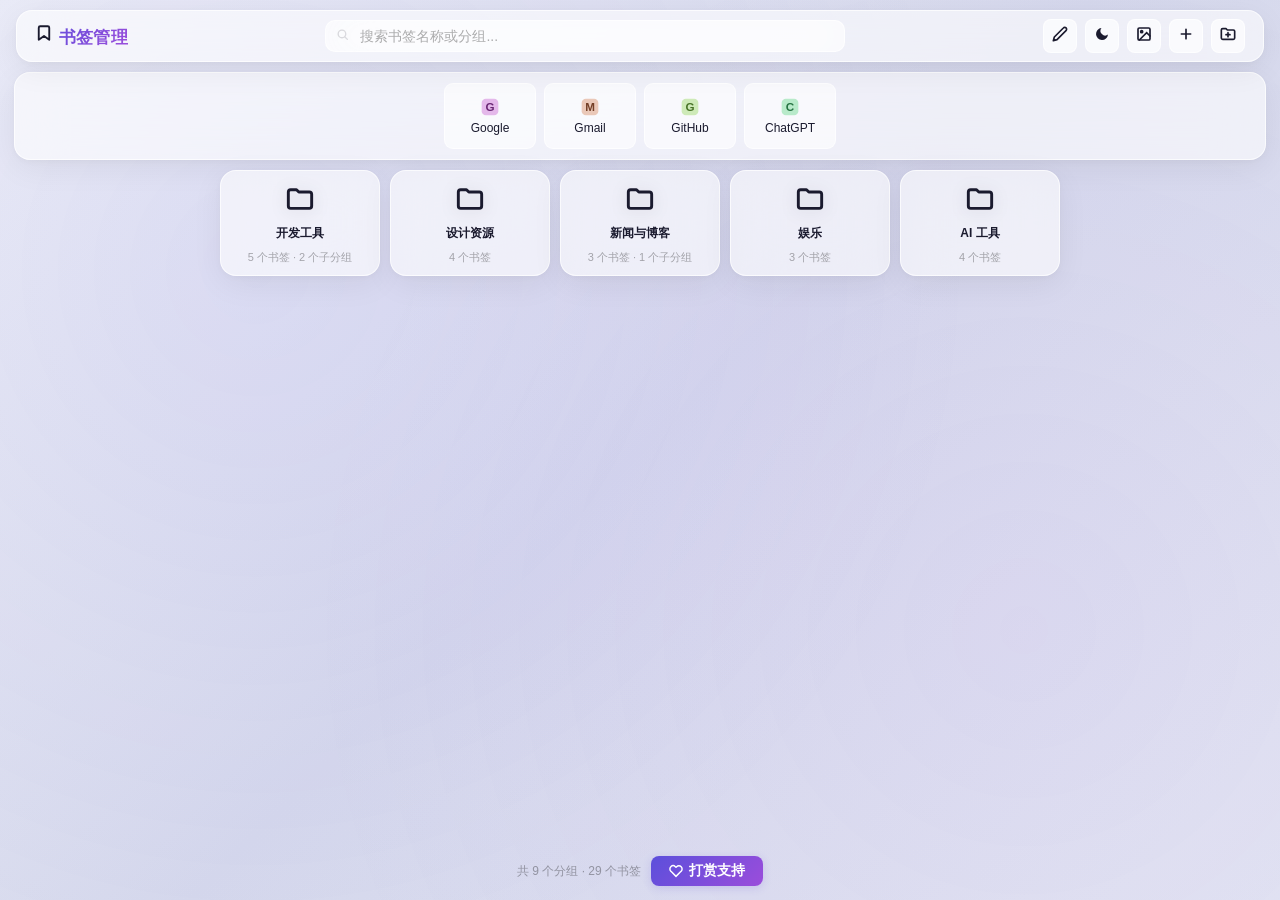
==== commit 42e1e4bc: "v1.2.1: Replace Google favicon service with Chrome _favicon/ API, fix bookmark folder move - Add fav" ====
--- a/src/app/index.html
+++ b/src/app/index.html
@@ -66,8 +66,8 @@
     .pinned-bookmark:hover{background:var(--accent-light);border-color:var(--accent);transform:translateY(-1px)}
     .pinned-bookmark img{width:20px;height:20px;border-radius:4px;flex-shrink:0}
     .pinned-bookmark span{overflow:hidden;text-overflow:ellipsis;white-space:nowrap;max-width:80px;text-align:center;line-height:1.2}
-    .pinned-actions{position:absolute;top:2px;right:2px;display:flex;gap:2px;opacity:0;transition:opacity .25s ease}
-    .edit-mode .pinned-bookmark .pinned-actions{opacity:1}
+    .pinned-actions{position:absolute;top:2px;right:2px;display:flex;gap:2px;opacity:0;pointer-events:none;transition:opacity .25s ease}
+    .edit-mode .pinned-bookmark .pinned-actions{opacity:1;pointer-events:auto}
     .edit-mode .pinned-bookmark{padding-top:24px;height:80px}
     .pinned-action-btn{width:20px;height:20px;border-radius:4px;border:none;background:var(--glass-bg);backdrop-filter:blur(4px);color:var(--text-muted);cursor:pointer;display:flex;align-items:center;justify-content:center;font-size:10px;transition:all .15s}
     .pinned-action-btn:hover{transform:scale(1.2)}
@@ -163,8 +163,8 @@
     .btn-primary{padding:10px 22px;border-radius:8px;border:none;background:var(--accent-gradient);color:#fff;font-size:14px;font-weight:600;cursor:pointer;transition:all .2s;font-family:inherit}
     .btn-primary:hover{transform:translateY(-1px);box-shadow:0 4px 16px var(--accent-glow)}
     .btn-primary:active{transform:scale(.97)}
-    .bookmark-actions{position:absolute;top:4px;right:4px;display:flex;align-items:center;gap:4px;opacity:0;transition:opacity .2s}
-    .edit-mode .bookmark-card .bookmark-actions{opacity:1}
+    .bookmark-actions{position:absolute;top:4px;right:4px;display:flex;align-items:center;gap:4px;opacity:0;pointer-events:none;transition:opacity .2s}
+    .edit-mode .bookmark-card .bookmark-actions{opacity:1;pointer-events:auto}
     .edit-mode .bookmark-card:hover{transform:translateY(-3px);box-shadow:0 8px 24px rgba(0,0,0,.12);border-color:var(--accent)}
     .edit-mode .bookmark-card{padding-top:32px}
     .bookmark-action-btn{width:26px;height:26px;border-radius:6px;border:1px solid var(--glass-border);background:var(--glass-bg);color:var(--text-muted);cursor:pointer;display:flex;align-items:center;justify-content:center;font-size:12px;transition:all .15s;backdrop-filter:var(--glass-blur);box-shadow:0 1px 4px rgba(0,0,0,.08)}
@@ -185,10 +185,24 @@
     .add-fab:active{transform:scale(.95)}
     .add-folder-btn{padding:6px 14px;border-radius:8px;border:1px dashed var(--glass-border);background:transparent;color:var(--accent);font-size:13px;cursor:pointer;transition:all .2s;display:inline-flex;align-items:center;gap:5px;font-family:inherit;font-weight:500;margin-left:auto}
     .add-folder-btn:hover{border-color:var(--accent);background:var(--accent-light)}
-    .group-card-delete{position:absolute;top:4px;right:4px;width:20px;height:20px;border-radius:4px;border:none;background:var(--glass-bg);color:var(--text-muted);cursor:pointer;display:flex;align-items:center;justify-content:center;font-size:10px;opacity:0;transition:opacity .2s;backdrop-filter:var(--glass-blur);z-index:2}
+    .group-card-delete{position:absolute;top:4px;right:4px;width:20px;height:20px;border-radius:4px;border:none;background:var(--glass-bg);color:var(--text-muted);cursor:pointer;display:flex;align-items:center;justify-content:center;font-size:10px;opacity:0;pointer-events:none;transition:opacity .2s;backdrop-filter:var(--glass-blur);z-index:2}
     .group-card-delete:hover{color:var(--danger);background:rgba(255,71,87,.15);transform:scale(1.2)}
-    .edit-mode .group-card .group-card-delete{opacity:1}
+    .edit-mode .group-card .group-card-delete{opacity:1;pointer-events:auto}
     .edit-mode .group-card{padding-top:20px}
+    .group-card.dragging,.bookmark-card.dragging,.pinned-bookmark.dragging{opacity:0;pointer-events:none;transition:opacity .2s ease}
+    .group-card.drag-over{border-color:var(--accent);background:var(--accent-light);box-shadow:0 0 20px var(--accent-glow);transform:translateY(-2px) scale(1.02)}
+    .bookmark-card.drag-over,.pinned-bookmark.drag-over{border-color:var(--accent);background:var(--accent-light);box-shadow:0 0 12px var(--accent-glow)}
+    .edit-mode .group-card{cursor:grab}
+    .edit-mode .group-card:active{cursor:grabbing}
+    .edit-mode .bookmark-card{cursor:grab}
+    .edit-mode .bookmark-card:active{cursor:grabbing}
+    .edit-mode .pinned-bookmark{cursor:grab}
+    .edit-mode .pinned-bookmark:active{cursor:grabbing}
+    .drag-indicator{position:fixed;pointer-events:none;z-index:99998;display:none;background:var(--accent);border-radius:3px;box-shadow:0 0 20px var(--accent-glow),0 0 40px var(--accent-glow);transition:opacity .12s ease}
+    .drag-indicator.visible{display:block}
+    .drop-placeholder{border:2.5px dashed var(--accent);border-radius:var(--card-radius);background:var(--accent-light);box-shadow:0 0 24px var(--accent-glow),inset 0 0 30px rgba(124,106,255,0.06);flex-shrink:0;display:flex;align-items:center;justify-content:center;animation:phIn .2s ease-out}
+    .drop-placeholder::after{content:'+';font-size:28px;font-weight:200;color:var(--accent);opacity:0.5}
+    @keyframes phIn{from{opacity:0;transform:scale(.85)}to{opacity:1;transform:scale(1)}}
   </style>
 </head>
 <body data-theme="light" id="appBody">
@@ -343,6 +357,6 @@
     </div>
   </div>
 
-  <script src="app.js"></script>
+  <script src="app.js?v=16"></script>
 </body>
 </html>
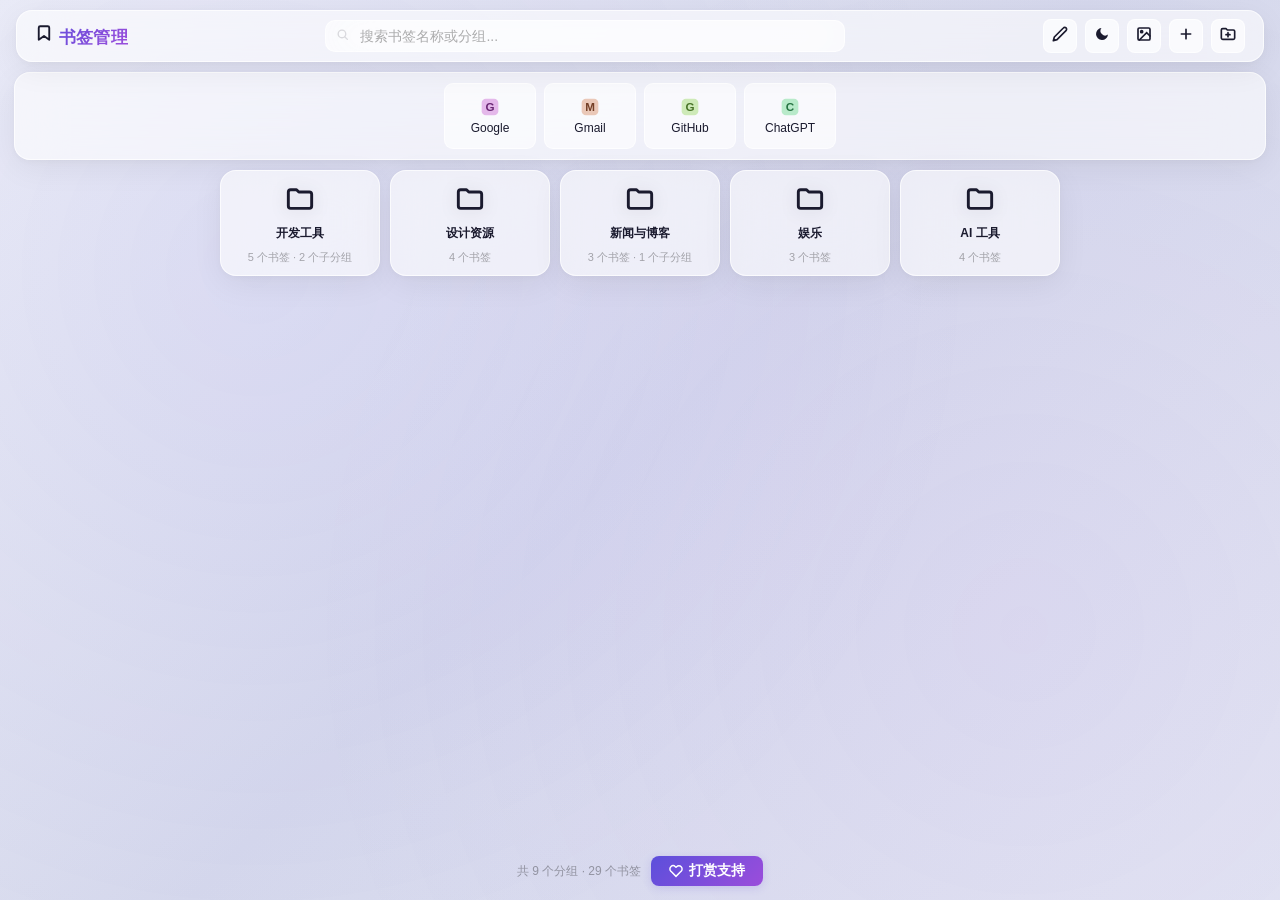
==== commit f6fdcac3: "Remove rounded corners on favicon images Co-Authored-By: Claude Sonnet 3.5 <noreply@anthropic.com>" ====
--- a/src/app/index.html
+++ b/src/app/index.html
@@ -64,7 +64,7 @@
     .pinned-bookmarks{display:flex;flex-wrap:wrap;align-items:center;justify-content:center;gap:8px;padding:10px 14px;width:100%;border-radius:var(--card-radius)}
     .pinned-bookmark{display:inline-flex;flex-direction:column;align-items:center;justify-content:center;gap:4px;width:92px;height:66px;border-radius:9px;text-decoration:none;color:var(--text-primary);font-size:12px;border:1px solid var(--glass-border);transition:padding-top .3s ease,all .2s;background:var(--glass-bg);position:relative}
     .pinned-bookmark:hover{background:var(--accent-light);border-color:var(--accent);transform:translateY(-1px)}
-    .pinned-bookmark img{width:20px;height:20px;border-radius:4px;flex-shrink:0}
+    .pinned-bookmark img{width:20px;height:20px;flex-shrink:0}
     .pinned-bookmark span{overflow:hidden;text-overflow:ellipsis;white-space:nowrap;max-width:80px;text-align:center;line-height:1.2}
     .pinned-actions{position:absolute;top:2px;right:2px;display:flex;gap:2px;opacity:0;pointer-events:none;transition:opacity .25s ease}
     .edit-mode .pinned-bookmark .pinned-actions{opacity:1;pointer-events:auto}
@@ -110,7 +110,7 @@
     .folder-detail-links{display:grid;grid-template-columns:repeat(auto-fill,minmax(220px,1fr));gap:8px}
     .bookmark-card{display:flex;align-items:center;gap:10px;padding:8px 12px;border-radius:10px;text-decoration:none;color:var(--text-primary);transition:all .25s;border:1px solid var(--glass-border);position:relative}
     .bookmark-card:hover{border-color:var(--accent);transform:translateY(-3px);box-shadow:0 8px 24px rgba(0,0,0,.12)}
-    .bookmark-card-favicon{width:20px;height:20px;border-radius:5px;flex-shrink:0}
+    .bookmark-card-favicon{width:20px;height:20px;flex-shrink:0}
     .bookmark-card-info{flex:1;min-width:0}
     .bookmark-card-title{font-size:13px;font-weight:500;overflow:hidden;text-overflow:ellipsis;white-space:nowrap}
     .bookmark-card-url{font-size:11px;color:var(--text-muted);overflow:hidden;text-overflow:ellipsis;white-space:nowrap;margin-top:2px}
@@ -123,7 +123,7 @@
     .group-preview-links{column-gap:8px}
     .bookmark-link{display:flex;align-items:center;gap:8px;padding:6px 8px;border-radius:6px;color:var(--text-primary);text-decoration:none;font-size:13px;transition:background .15s;line-height:1.3;break-inside:avoid}
     .bookmark-link:hover{background:var(--link-hover-bg);color:var(--accent)}
-    .bookmark-link .favicon{width:16px;height:16px;flex-shrink:0;border-radius:3px}
+    .bookmark-link .favicon{width:16px;height:16px;flex-shrink:0}
     .bookmark-link span{overflow:hidden;text-overflow:ellipsis;white-space:nowrap}
     .group-preview-empty{padding:20px 0;text-align:center;color:var(--text-muted);font-size:13px}
     .group-preview-subfolders{margin-top:10px;padding-top:10px;border-top:1px solid var(--glass-border)}
@@ -357,6 +357,6 @@
     </div>
   </div>
 
-  <script src="app.js?v=16"></script>
+  <script src="app.js?v=17"></script>
 </body>
 </html>
